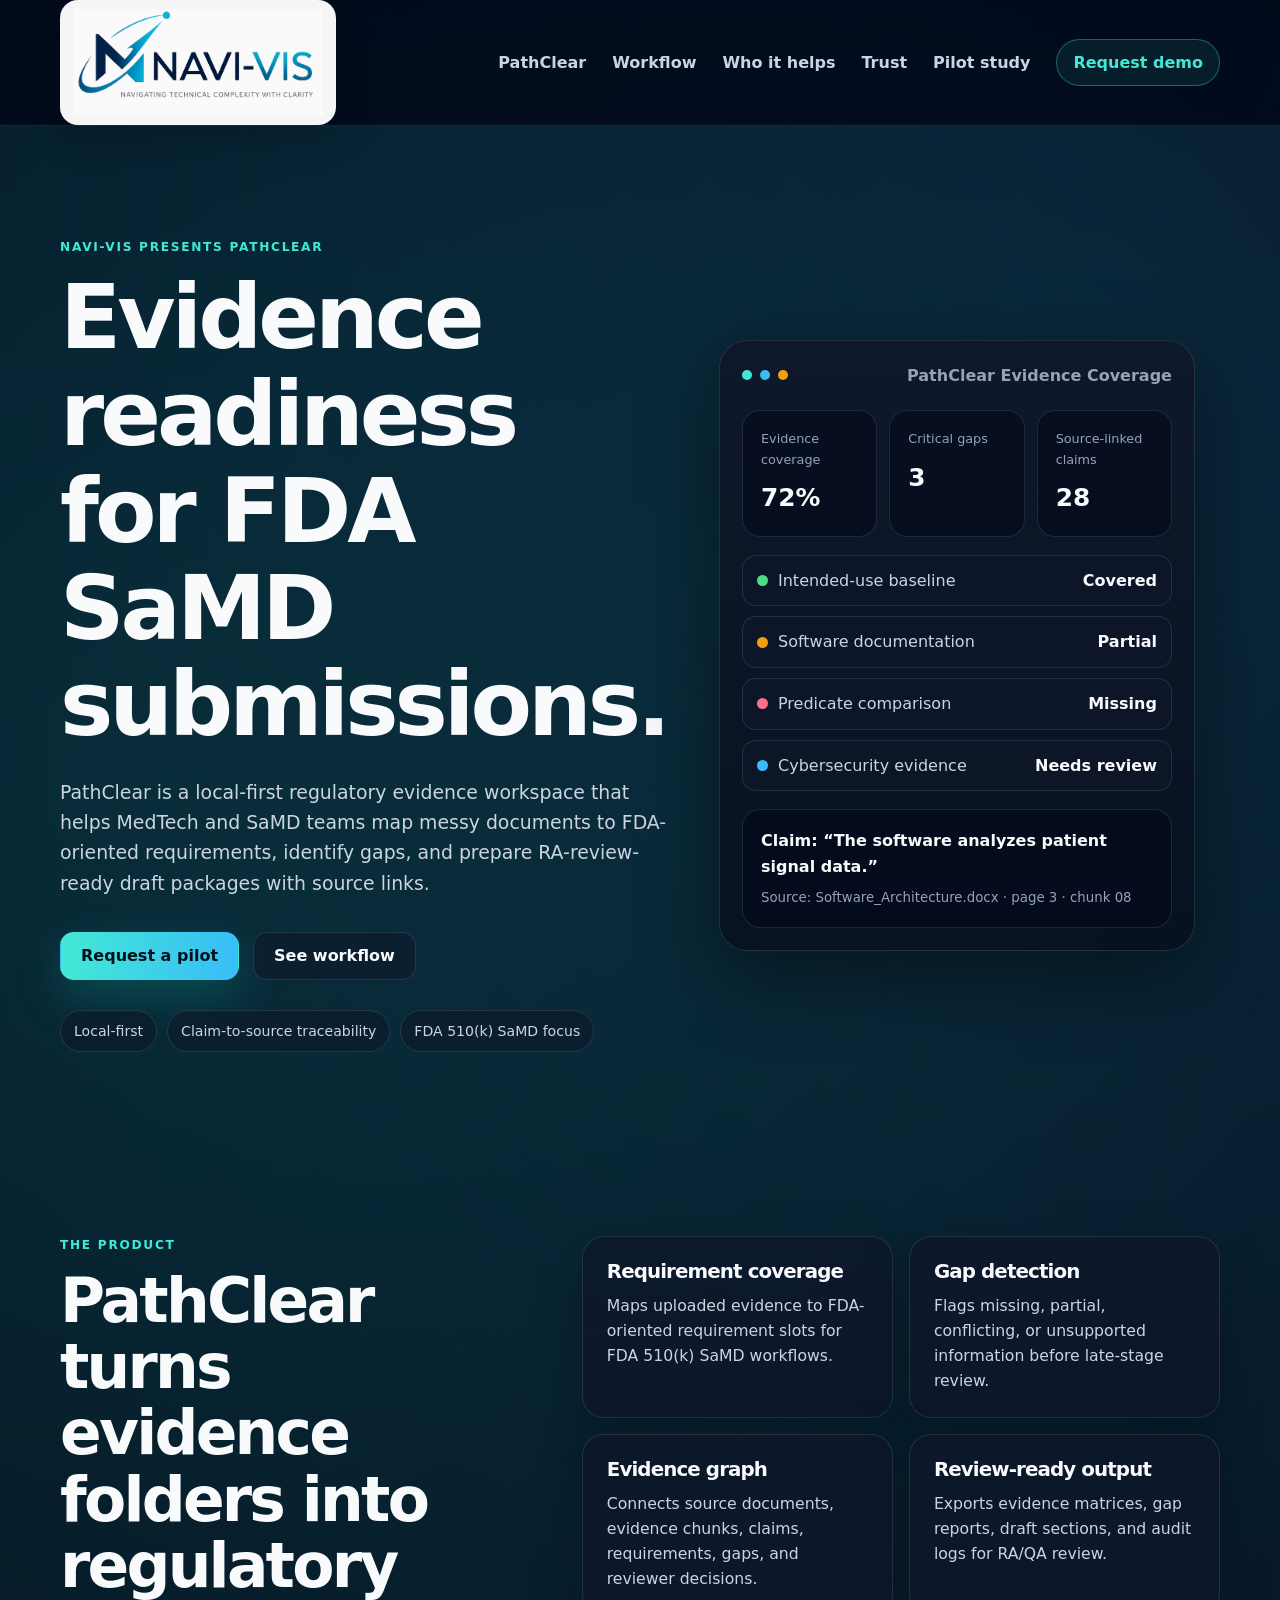
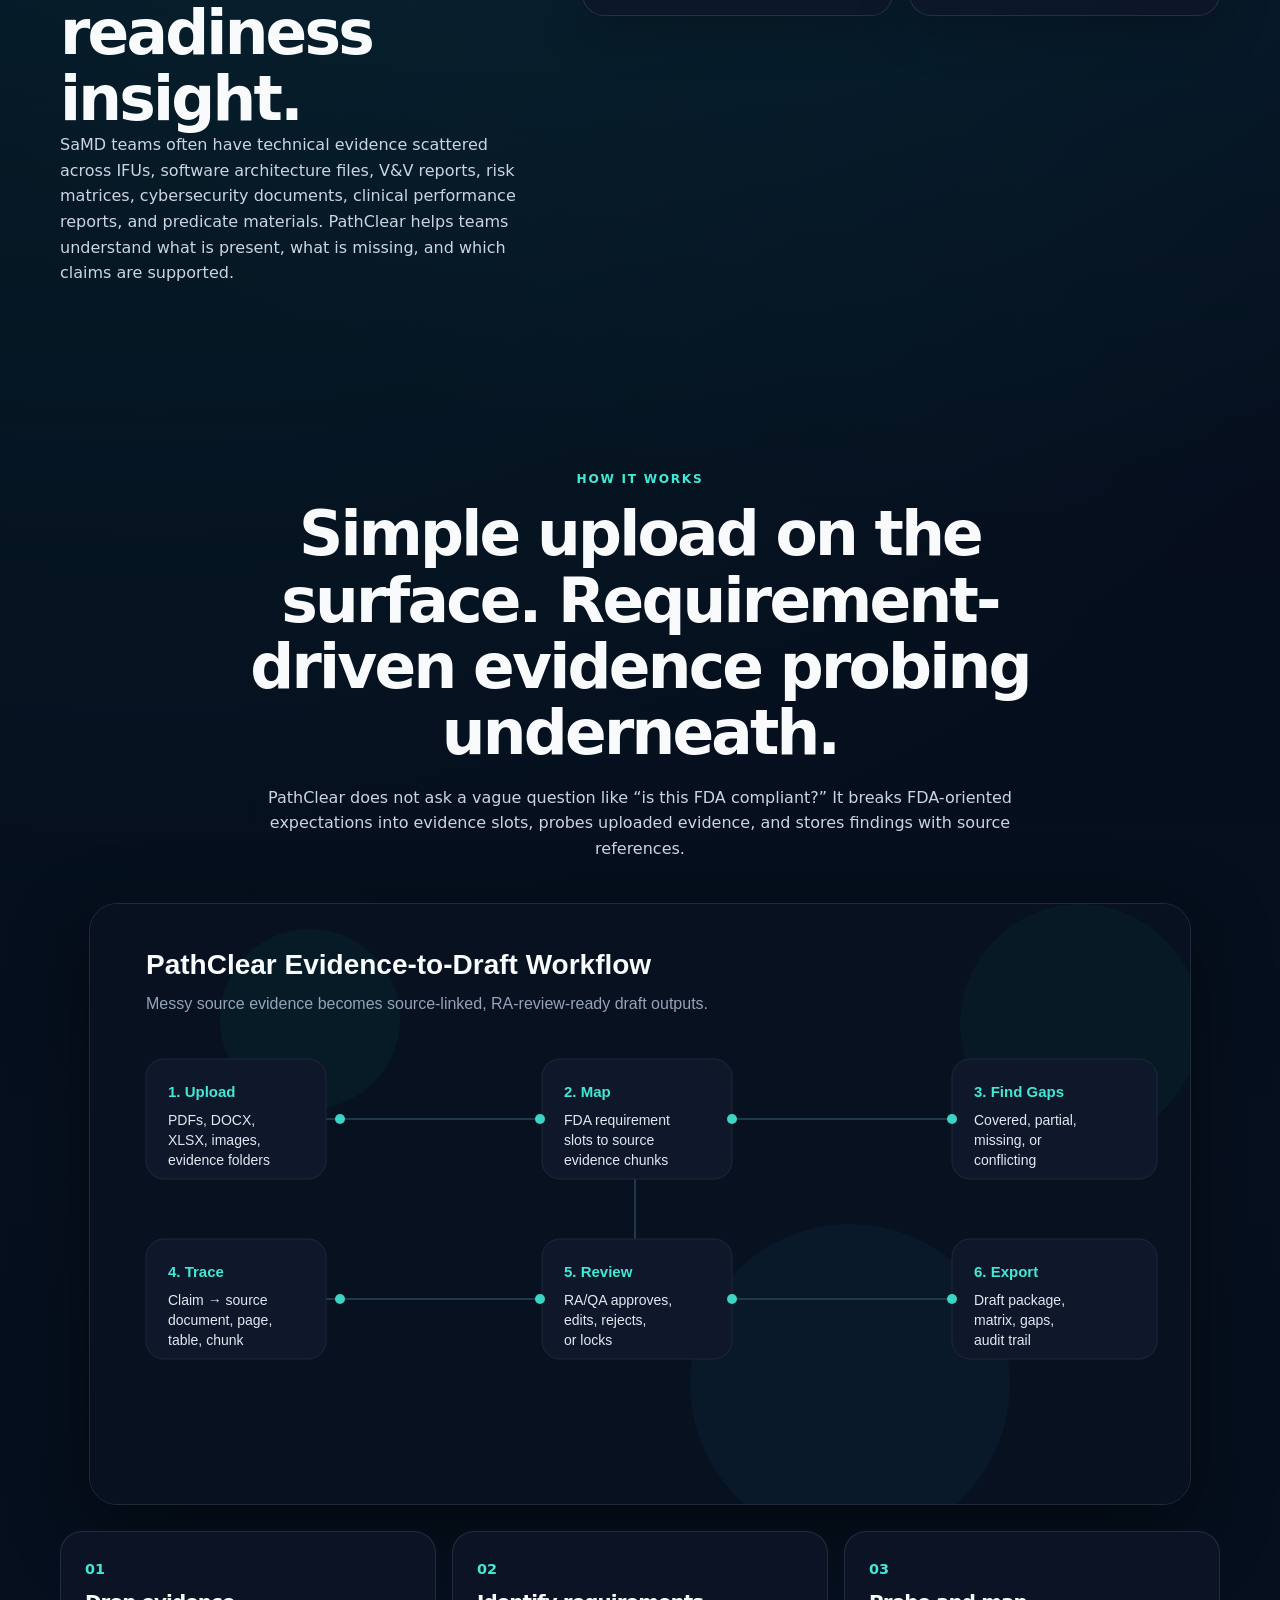
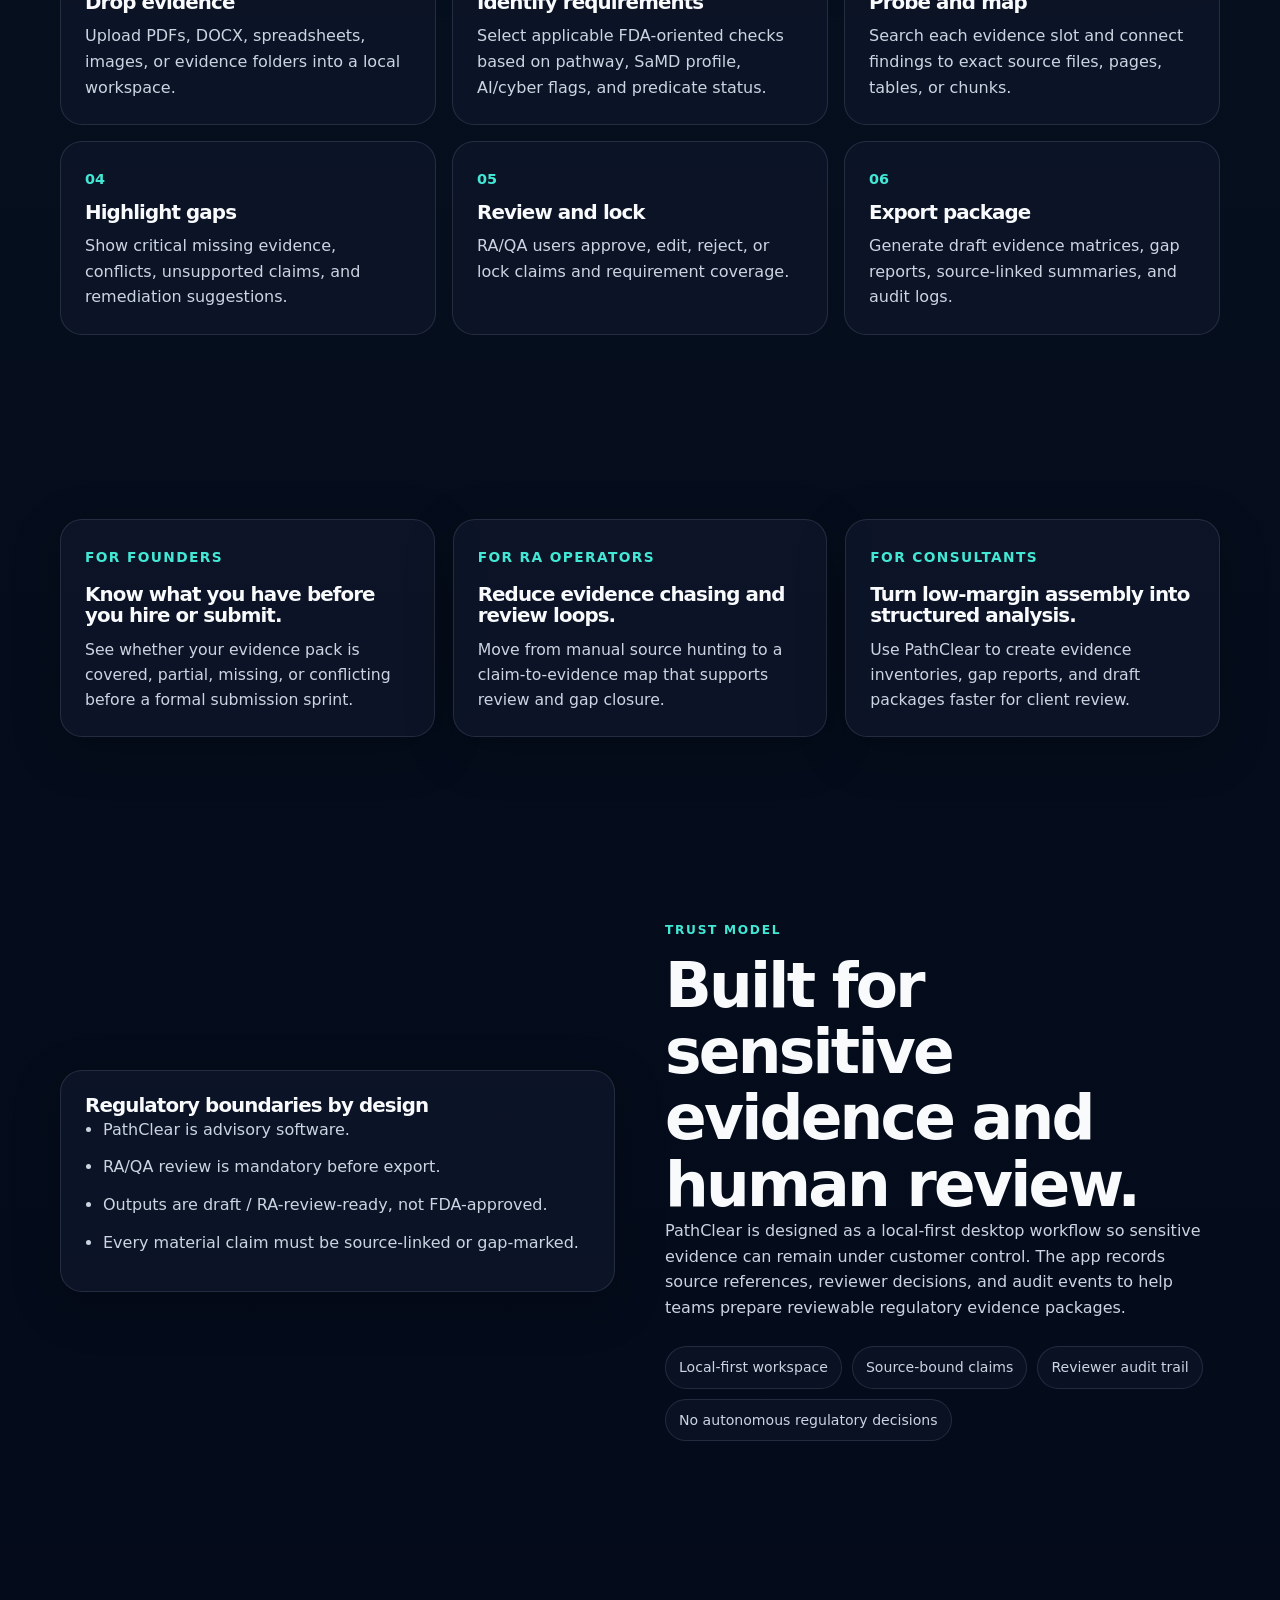
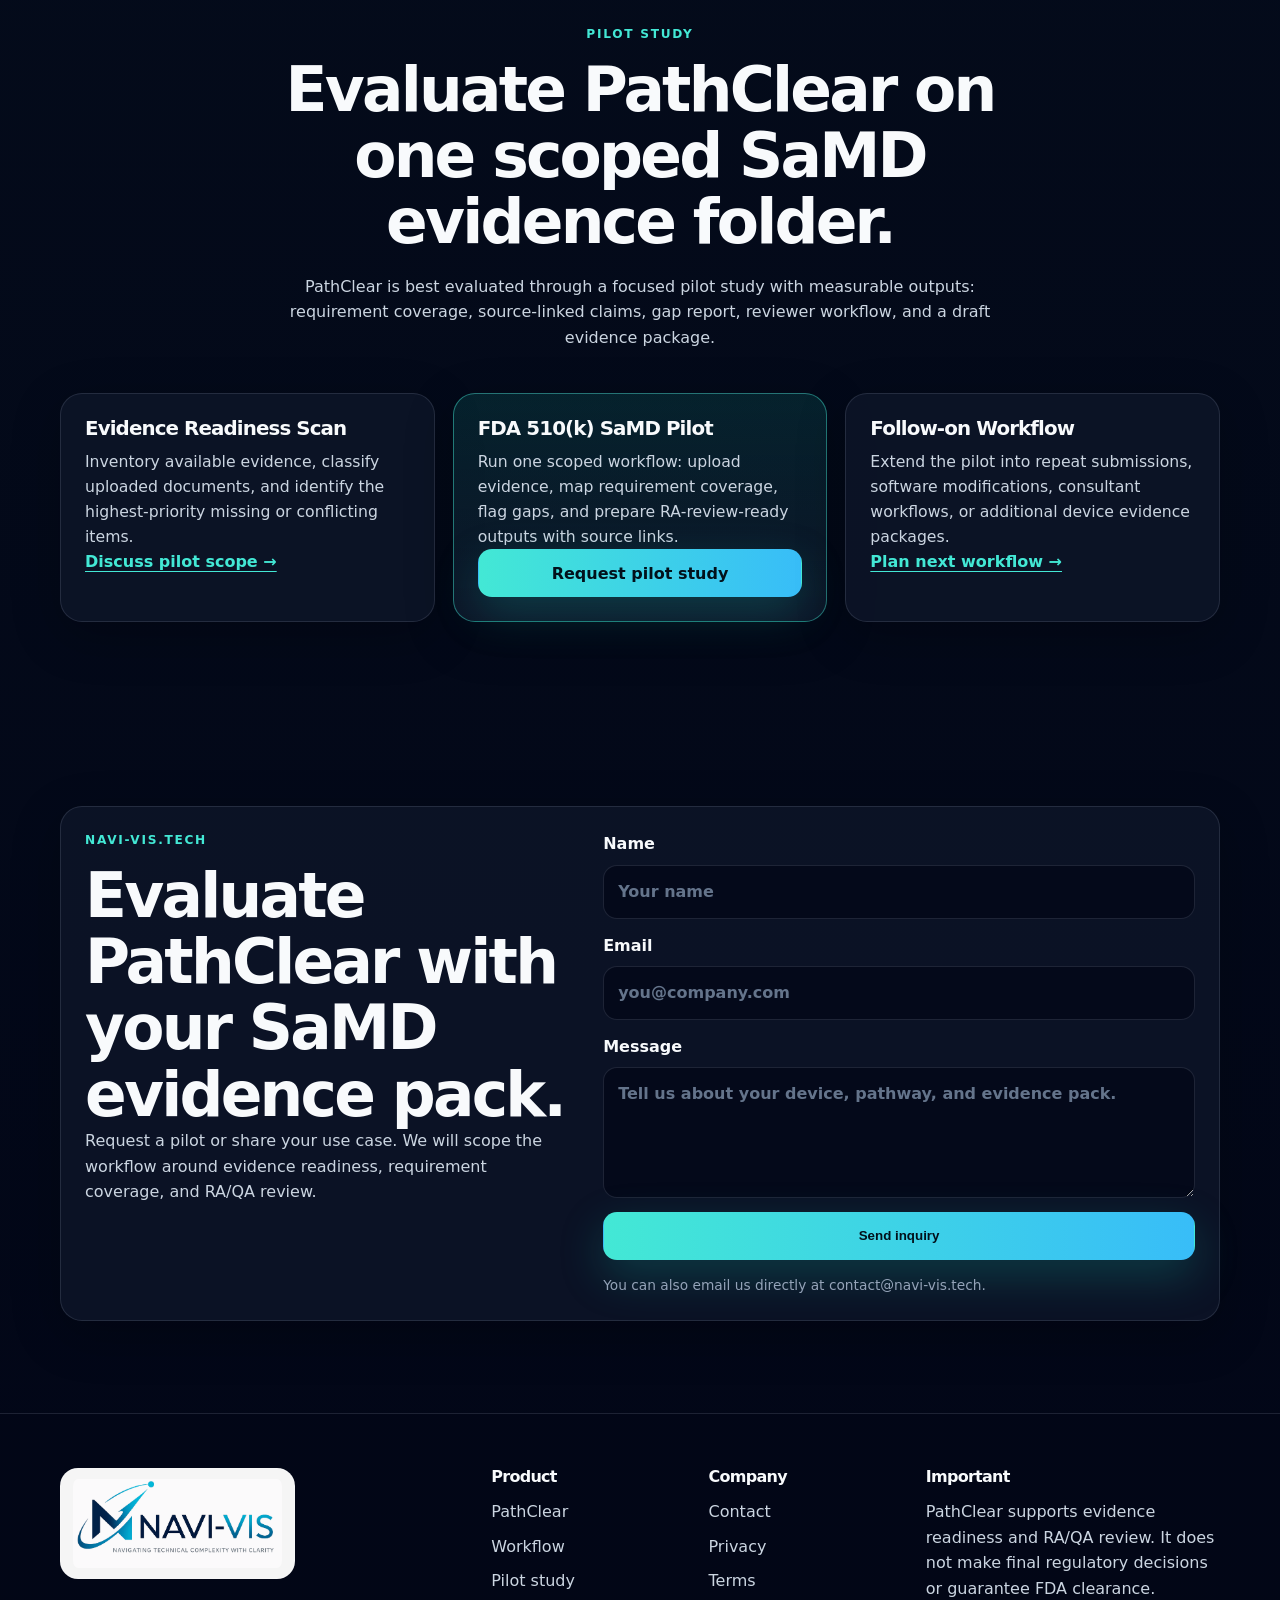
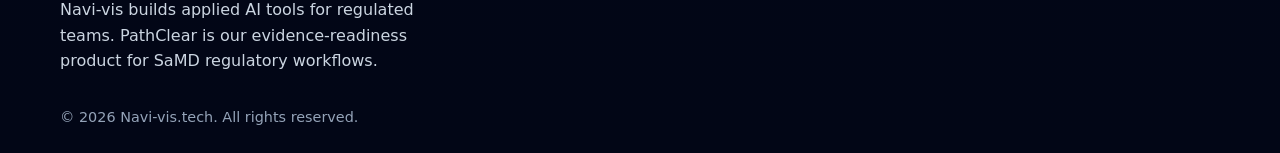
==== index.html @ 7d777824 "Add files via upload" ====
<!doctype html>
<html lang="en">
<head>
  <meta charset="utf-8" />
  <meta name="viewport" content="width=device-width, initial-scale=1" />
  <title>Navi-vis.tech | PathClear for FDA SaMD Evidence Readiness</title>
  <meta name="description" content="Navi-vis builds PathClear, a local-first regulatory evidence workspace for FDA 510(k) SaMD readiness, claim-to-source traceability, gap reports, and RA-review-ready draft packages." />
  <meta property="og:title" content="Navi-vis.tech | PathClear" />
  <meta property="og:description" content="Upload your SaMD evidence. PathClear maps it to FDA-oriented requirements, flags gaps, and produces RA-review-ready draft packages with source links." />
  <meta property="og:type" content="website" />
  <meta name="theme-color" content="#020617" />
  <link rel="icon" href="assets/favicon.png" type="image/png" />
  <link rel="stylesheet" href="styles.css" />
</head>
<body>
  <header class="site-header" id="top">
    <nav class="nav container" aria-label="Primary navigation">
      <a href="#top" class="brand" aria-label="Navi-vis.tech home">
        <img src="assets/navi-vis-logo.png" alt="Navi-vis.tech" />
      </a>
      <button class="nav-toggle" aria-label="Open navigation" aria-expanded="false">☰</button>
      <div class="nav-links">
        <a href="#pathclear">PathClear</a>
        <a href="#workflow">Workflow</a>
        <a href="#buyers">Who it helps</a>
        <a href="#security">Trust</a>
        <a href="#pilot">Pilot study</a>
        <a href="#contact" class="nav-cta">Request demo</a>
      </div>
    </nav>
  </header>

  <main>
    <section class="hero section">
      <div class="container hero-grid">
        <div class="hero-copy">
          <div class="eyebrow">Navi-vis presents PathClear</div>
          <h1>Evidence readiness for FDA SaMD submissions.</h1>
          <p class="hero-subtitle">PathClear is a local-first regulatory evidence workspace that helps MedTech and SaMD teams map messy documents to FDA-oriented requirements, identify gaps, and prepare RA-review-ready draft packages with source links.</p>
          <div class="hero-actions">
            <a class="button primary" href="#contact">Request a pilot</a>
            <a class="button secondary" href="#workflow">See workflow</a>
          </div>
          <div class="trust-strip" aria-label="Product highlights">
            <span>Local-first</span>
            <span>Claim-to-source traceability</span>
            <span>FDA 510(k) SaMD focus</span>
          </div>
        </div>
        <div class="hero-card" aria-label="PathClear dashboard preview">
          <div class="dashboard-top">
            <span class="dot teal"></span><span class="dot blue"></span><span class="dot amber"></span>
            <span class="dash-title">PathClear Evidence Coverage</span>
          </div>
          <div class="score-panel">
            <div>
              <span class="label">Evidence coverage</span>
              <strong>72%</strong>
            </div>
            <div>
              <span class="label">Critical gaps</span>
              <strong>3</strong>
            </div>
            <div>
              <span class="label">Source-linked claims</span>
              <strong>28</strong>
            </div>
          </div>
          <div class="coverage-list">
            <div class="coverage-row covered"><span></span> Intended-use baseline <b>Covered</b></div>
            <div class="coverage-row partial"><span></span> Software documentation <b>Partial</b></div>
            <div class="coverage-row missing"><span></span> Predicate comparison <b>Missing</b></div>
            <div class="coverage-row warning"><span></span> Cybersecurity evidence <b>Needs review</b></div>
          </div>
          <div class="source-card">
            <p>Claim: “The software analyzes patient signal data.”</p>
            <small>Source: Software_Architecture.docx · page 3 · chunk 08</small>
          </div>
        </div>
      </div>
    </section>

    <section id="pathclear" class="section product-section">
      <div class="container two-column">
        <div>
          <div class="eyebrow">The product</div>
          <h2>PathClear turns evidence folders into regulatory readiness insight.</h2>
          <p>SaMD teams often have technical evidence scattered across IFUs, software architecture files, V&V reports, risk matrices, cybersecurity documents, clinical performance reports, and predicate materials. PathClear helps teams understand what is present, what is missing, and which claims are supported.</p>
        </div>
        <div class="feature-grid">
          <article class="feature-card">
            <h3>Requirement coverage</h3>
            <p>Maps uploaded evidence to FDA-oriented requirement slots for FDA 510(k) SaMD workflows.</p>
          </article>
          <article class="feature-card">
            <h3>Gap detection</h3>
            <p>Flags missing, partial, conflicting, or unsupported information before late-stage review.</p>
          </article>
          <article class="feature-card">
            <h3>Evidence graph</h3>
            <p>Connects source documents, evidence chunks, claims, requirements, gaps, and reviewer decisions.</p>
          </article>
          <article class="feature-card">
            <h3>Review-ready output</h3>
            <p>Exports evidence matrices, gap reports, draft sections, and audit logs for RA/QA review.</p>
          </article>
        </div>
      </div>
    </section>

    <section id="workflow" class="section workflow-section">
      <div class="container">
        <div class="section-heading">
          <div class="eyebrow">How it works</div>
          <h2>Simple upload on the surface. Requirement-driven evidence probing underneath.</h2>
          <p>PathClear does not ask a vague question like “is this FDA compliant?” It breaks FDA-oriented expectations into evidence slots, probes uploaded evidence, and stores findings with source references.</p>
        </div>
        <img class="flow-image" src="assets/pathclear-flow.svg" alt="PathClear workflow diagram" />
        <div class="steps">
          <article><strong>01</strong><h3>Drop evidence</h3><p>Upload PDFs, DOCX, spreadsheets, images, or evidence folders into a local workspace.</p></article>
          <article><strong>02</strong><h3>Identify requirements</h3><p>Select applicable FDA-oriented checks based on pathway, SaMD profile, AI/cyber flags, and predicate status.</p></article>
          <article><strong>03</strong><h3>Probe and map</h3><p>Search each evidence slot and connect findings to exact source files, pages, tables, or chunks.</p></article>
          <article><strong>04</strong><h3>Highlight gaps</h3><p>Show critical missing evidence, conflicts, unsupported claims, and remediation suggestions.</p></article>
          <article><strong>05</strong><h3>Review and lock</h3><p>RA/QA users approve, edit, reject, or lock claims and requirement coverage.</p></article>
          <article><strong>06</strong><h3>Export package</h3><p>Generate draft evidence matrices, gap reports, source-linked summaries, and audit logs.</p></article>
        </div>
      </div>
    </section>

    <section id="buyers" class="section buyers-section">
      <div class="container three-column">
        <article class="persona-card">
          <span>For founders</span>
          <h3>Know what you have before you hire or submit.</h3>
          <p>See whether your evidence pack is covered, partial, missing, or conflicting before a formal submission sprint.</p>
        </article>
        <article class="persona-card">
          <span>For RA operators</span>
          <h3>Reduce evidence chasing and review loops.</h3>
          <p>Move from manual source hunting to a claim-to-evidence map that supports review and gap closure.</p>
        </article>
        <article class="persona-card">
          <span>For consultants</span>
          <h3>Turn low-margin assembly into structured analysis.</h3>
          <p>Use PathClear to create evidence inventories, gap reports, and draft packages faster for client review.</p>
        </article>
      </div>
    </section>

    <section id="security" class="section trust-section">
      <div class="container two-column reverse">
        <div class="trust-card">
          <h3>Regulatory boundaries by design</h3>
          <ul>
            <li>PathClear is advisory software.</li>
            <li>RA/QA review is mandatory before export.</li>
            <li>Outputs are draft / RA-review-ready, not FDA-approved.</li>
            <li>Every material claim must be source-linked or gap-marked.</li>
          </ul>
        </div>
        <div>
          <div class="eyebrow">Trust model</div>
          <h2>Built for sensitive evidence and human review.</h2>
          <p>PathClear is designed as a local-first desktop workflow so sensitive evidence can remain under customer control. The app records source references, reviewer decisions, and audit events to help teams prepare reviewable regulatory evidence packages.</p>
          <div class="pill-row">
            <span>Local-first workspace</span>
            <span>Source-bound claims</span>
            <span>Reviewer audit trail</span>
            <span>No autonomous regulatory decisions</span>
          </div>
        </div>
      </div>
    </section>

    <section id="pilot" class="section pilot-section">
      <div class="container">
        <div class="section-heading narrow">
          <div class="eyebrow">Pilot study</div>
          <h2>Evaluate PathClear on one scoped SaMD evidence folder.</h2>
          <p>PathClear is best evaluated through a focused pilot study with measurable outputs: requirement coverage, source-linked claims, gap report, reviewer workflow, and a draft evidence package.</p>
        </div>
        <div class="pilot-grid">
          <article class="pilot-card">
            <h3>Evidence Readiness Scan</h3>
            <p>Inventory available evidence, classify uploaded documents, and identify the highest-priority missing or conflicting items.</p>
            <a href="#contact" class="text-link">Discuss pilot scope →</a>
          </article>
          <article class="pilot-card highlighted">
            <h3>FDA 510(k) SaMD Pilot</h3>
            <p>Run one scoped workflow: upload evidence, map requirement coverage, flag gaps, and prepare RA-review-ready outputs with source links.</p>
            <a href="#contact" class="button primary full">Request pilot study</a>
          </article>
          <article class="pilot-card">
            <h3>Follow-on Workflow</h3>
            <p>Extend the pilot into repeat submissions, software modifications, consultant workflows, or additional device evidence packages.</p>
            <a href="#contact" class="text-link">Plan next workflow →</a>
          </article>
        </div>
      </div>
    </section>

    <section id="contact" class="section contact-section">
      <div class="container contact-card">
        <div>
          <div class="eyebrow">Navi-vis.tech</div>
          <h2>Evaluate PathClear with your SaMD evidence pack.</h2>
          <p>Request a pilot or share your use case. We will scope the workflow around evidence readiness, requirement coverage, and RA/QA review.</p>
        </div>
        <form class="contact-form" action="mailto:contact@navi-vis.tech" method="post" enctype="text/plain">
          <label>
            Name
            <input type="text" name="name" placeholder="Your name" required />
          </label>
          <label>
            Email
            <input type="email" name="email" placeholder="you@company.com" required />
          </label>
          <label>
            Message
            <textarea name="message" rows="4" placeholder="Tell us about your device, pathway, and evidence pack."></textarea>
          </label>
          <button class="button primary" type="submit">Send inquiry</button>
          <p class="form-note">You can also email us directly at <a href="mailto:contact@navi-vis.tech">contact@navi-vis.tech</a>.</p>
        </form>
      </div>
    </section>
  </main>

  <footer class="site-footer">
    <div class="container footer-grid">
      <div>
        <img src="assets/navi-vis-logo.png" alt="Navi-vis.tech" class="footer-logo" />
        <p>Navi-vis builds applied AI tools for regulated teams. PathClear is our evidence-readiness product for SaMD regulatory workflows.</p>
      </div>
      <div>
        <h4>Product</h4>
        <a href="#pathclear">PathClear</a>
        <a href="#workflow">Workflow</a>
        <a href="#pilot">Pilot study</a>
      </div>
      <div>
        <h4>Company</h4>
        <a href="#contact">Contact</a>
        <a href="privacy.html">Privacy</a>
        <a href="terms.html">Terms</a>
      </div>
      <div>
        <h4>Important</h4>
        <p>PathClear supports evidence readiness and RA/QA review. It does not make final regulatory decisions or guarantee FDA clearance.</p>
      </div>
    </div>
    <div class="container legal-line">© <span id="year"></span> Navi-vis.tech. All rights reserved.</div>
  </footer>

  <script src="script.js"></script>
</body>
</html>
---- styles.css ----
:root {
  --bg: #020617;
  --bg-2: #07111f;
  --card: rgba(15, 23, 42, 0.78);
  --card-strong: rgba(15, 23, 42, 0.96);
  --border: rgba(148, 163, 184, 0.18);
  --muted: #94a3b8;
  --text: #f8fafc;
  --text-2: #cbd5e1;
  --teal: #43e8d5;
  --cyan: #38bdf8;
  --amber: #f59e0b;
  --red: #fb7185;
  --green: #4ade80;
  --shadow: 0 24px 80px rgba(0, 0, 0, 0.45);
  --radius: 22px;
  font-family: Inter, ui-sans-serif, system-ui, -apple-system, BlinkMacSystemFont, "Segoe UI", sans-serif;
}

* { box-sizing: border-box; }
html { scroll-behavior: smooth; }
body {
  margin: 0;
  background:
    radial-gradient(circle at 12% 12%, rgba(20, 184, 166, 0.16), transparent 30%),
    radial-gradient(circle at 85% 6%, rgba(56, 189, 248, 0.13), transparent 28%),
    linear-gradient(180deg, #020617 0%, #06101e 42%, #020617 100%);
  color: var(--text);
  line-height: 1.6;
}

a { color: inherit; text-decoration: none; }
img { max-width: 100%; display: block; }
.container { width: min(1160px, calc(100% - 40px)); margin: 0 auto; }
.section { padding: 92px 0; }

.site-header {
  position: sticky;
  top: 0;
  z-index: 20;
  backdrop-filter: blur(18px);
  background: rgba(2, 6, 23, 0.76);
  border-bottom: 1px solid var(--border);
}
.nav {
  display: flex;
  align-items: center;
  justify-content: space-between;
  min-height: 92px;
}
.brand {
  display: inline-flex;
  align-items: center;
  padding: 8px 12px;
  border-radius: 18px;
  background: rgba(255, 255, 255, 0.96);
  border: 1px solid rgba(255, 255, 255, 0.18);
  box-shadow: 0 12px 38px rgba(0, 0, 0, 0.18);
}
.brand img { width: 250px; height: auto; }
.nav-links { display: flex; align-items: center; gap: 26px; color: var(--text-2); font-weight: 650; }
.nav-links a:hover { color: var(--teal); }
.nav-cta {
  padding: 10px 16px;
  border: 1px solid rgba(67, 232, 213, 0.35);
  border-radius: 999px;
  color: var(--teal) !important;
  background: rgba(67, 232, 213, 0.08);
}
.nav-toggle { display: none; }

.hero { padding-top: 112px; }
.hero-grid {
  display: grid;
  grid-template-columns: 1.05fr 0.95fr;
  gap: 52px;
  align-items: center;
}
.eyebrow {
  color: var(--teal);
  font-weight: 800;
  letter-spacing: 0.14em;
  font-size: 0.76rem;
  text-transform: uppercase;
  margin-bottom: 12px;
}
h1, h2, h3, h4 { line-height: 1.08; margin: 0; letter-spacing: -0.045em; }
h1 { font-size: clamp(3rem, 7vw, 5.8rem); max-width: 780px; }
h2 { font-size: clamp(2.2rem, 4.8vw, 4.2rem); }
h3 { font-size: 1.24rem; }
p { color: var(--text-2); margin: 0; }
.hero-subtitle { margin-top: 24px; font-size: 1.18rem; max-width: 680px; }
.hero-actions { display: flex; flex-wrap: wrap; gap: 14px; margin-top: 34px; }
.button {
  display: inline-flex;
  align-items: center;
  justify-content: center;
  min-height: 48px;
  padding: 0 20px;
  border-radius: 14px;
  font-weight: 800;
  border: 1px solid transparent;
  transition: transform 180ms ease, box-shadow 180ms ease, border-color 180ms ease;
}
.button:hover { transform: translateY(-2px); }
.button.primary {
  color: #02111b;
  background: linear-gradient(90deg, var(--teal), var(--cyan));
  box-shadow: 0 16px 44px rgba(20, 184, 166, 0.25);
}
.button.secondary {
  color: var(--text);
  border-color: var(--border);
  background: rgba(15, 23, 42, 0.58);
}
.button.full { width: 100%; }
.trust-strip { display: flex; flex-wrap: wrap; gap: 10px; margin-top: 30px; }
.trust-strip span, .pill-row span {
  color: var(--text-2);
  border: 1px solid var(--border);
  background: rgba(15, 23, 42, 0.58);
  border-radius: 999px;
  padding: 9px 13px;
  font-size: 0.88rem;
}

.hero-card {
  border: 1px solid var(--border);
  background: linear-gradient(180deg, rgba(15, 23, 42, 0.92), rgba(7, 17, 31, 0.92));
  border-radius: 28px;
  padding: 22px;
  box-shadow: var(--shadow);
}
.dashboard-top { display: flex; align-items: center; gap: 8px; color: var(--muted); font-weight: 700; }
.dot { width: 10px; height: 10px; border-radius: 999px; display: inline-block; }
.dot.teal { background: var(--teal); }
.dot.blue { background: var(--cyan); }
.dot.amber { background: var(--amber); }
.dash-title { margin-left: auto; }
.score-panel {
  display: grid;
  grid-template-columns: repeat(3, 1fr);
  gap: 12px;
  margin-top: 22px;
}
.score-panel > div, .source-card {
  padding: 18px;
  border-radius: 18px;
  background: rgba(2, 6, 23, 0.48);
  border: 1px solid var(--border);
}
.label { display: block; color: var(--muted); font-size: 0.8rem; margin-bottom: 8px; }
.score-panel strong { font-size: 1.55rem; color: var(--text); }
.coverage-list { margin: 18px 0; display: grid; gap: 10px; }
.coverage-row {
  display: flex;
  align-items: center;
  gap: 10px;
  padding: 12px 14px;
  border-radius: 14px;
  background: rgba(15, 23, 42, 0.7);
  color: var(--text-2);
  border: 1px solid var(--border);
}
.coverage-row span { width: 11px; height: 11px; border-radius: 999px; }
.coverage-row b { margin-left: auto; color: var(--text); }
.covered span { background: var(--green); }
.partial span { background: var(--amber); }
.missing span { background: var(--red); }
.warning span { background: var(--cyan); }
.source-card p { color: var(--text); font-weight: 700; }
.source-card small { color: var(--muted); display: block; margin-top: 8px; }

.two-column { display: grid; grid-template-columns: 0.85fr 1.15fr; gap: 50px; align-items: start; }
.two-column.reverse { grid-template-columns: 1fr 1fr; align-items: center; }
.feature-grid { display: grid; grid-template-columns: repeat(2, minmax(0, 1fr)); gap: 16px; }
.feature-card, .persona-card, .pilot-card, .trust-card, .contact-card {
  background: var(--card);
  border: 1px solid var(--border);
  border-radius: var(--radius);
  padding: 24px;
  box-shadow: 0 14px 50px rgba(0, 0, 0, 0.24);
}
.feature-card h3, .persona-card h3, .pilot-card h3 { margin-bottom: 10px; }
.feature-card p, .persona-card p, .pilot-card p { font-size: 0.98rem; }
.section-heading { text-align: center; max-width: 920px; margin: 0 auto 42px; }
.section-heading p { margin: 18px auto 0; max-width: 770px; }
.section-heading.narrow { max-width: 760px; }
.flow-image { border: 1px solid var(--border); border-radius: 28px; box-shadow: var(--shadow); margin: 34px auto 0; }
.steps { display: grid; grid-template-columns: repeat(3, 1fr); gap: 16px; margin-top: 26px; }
.steps article { padding: 24px; background: rgba(15, 23, 42, 0.72); border: 1px solid var(--border); border-radius: var(--radius); }
.steps strong { color: var(--teal); font-size: 0.9rem; }
.steps h3 { margin: 10px 0; }

.three-column { display: grid; grid-template-columns: repeat(3, 1fr); gap: 18px; }
.persona-card span { display: inline-block; margin-bottom: 16px; color: var(--teal); font-weight: 800; font-size: 0.86rem; text-transform: uppercase; letter-spacing: 0.1em; }
.trust-card ul { color: var(--text-2); margin: 0; padding-left: 18px; }
.trust-card li { margin-bottom: 12px; }
.pill-row { display: flex; flex-wrap: wrap; gap: 10px; margin-top: 26px; }
.pilot-grid { display: grid; grid-template-columns: repeat(3, 1fr); gap: 18px; align-items: stretch; }
.pilot-card.highlighted { border-color: rgba(67, 232, 213, 0.45); background: linear-gradient(180deg, rgba(20,184,166,0.14), rgba(15,23,42,0.86)); }
.text-link { color: var(--teal); font-weight: 800; text-decoration: underline; text-decoration-thickness: 1px; text-underline-offset: 4px; }
.contact-card { display: grid; grid-template-columns: 0.9fr 1.1fr; gap: 34px; align-items: start; }
.contact-form { display: grid; gap: 14px; }
.contact-form label { color: var(--text); font-weight: 700; display: grid; gap: 8px; }
input, textarea {
  width: 100%;
  background: rgba(2, 6, 23, 0.72);
  color: var(--text);
  border: 1px solid var(--border);
  border-radius: 14px;
  padding: 13px 14px;
  font: inherit;
}
input::placeholder, textarea::placeholder { color: #64748b; }
.form-note { font-size: 0.86rem; color: var(--muted); }
code { color: var(--teal); }
.site-footer { border-top: 1px solid var(--border); background: rgba(2, 6, 23, 0.72); padding: 54px 0 24px; }
.footer-grid { display: grid; grid-template-columns: 1.5fr 0.7fr 0.7fr 1.1fr; gap: 30px; }
.footer-logo {
  width: 235px;
  margin-bottom: 18px;
  padding: 10px 12px;
  border-radius: 18px;
  background: rgba(255, 255, 255, 0.96);
  border: 1px solid rgba(255, 255, 255, 0.18);
}
.site-footer h4 { margin-bottom: 14px; }
.site-footer a { display: block; color: var(--text-2); margin-bottom: 9px; }
.site-footer a:hover { color: var(--teal); }
.legal-line { color: var(--muted); margin-top: 32px; font-size: 0.9rem; }
.legal-page { padding: 90px 0; max-width: 840px; }
.legal-page h1 { font-size: 3rem; margin: 24px 0; }
.legal-page h2 { font-size: 1.5rem; margin: 36px 0 10px; }

@media (max-width: 940px) {
  .nav-toggle { display: inline-flex; background: transparent; color: var(--text); border: 1px solid var(--border); border-radius: 12px; padding: 9px 12px; }
  .nav-links { position: absolute; top: 92px; left: 20px; right: 20px; display: none; flex-direction: column; align-items: stretch; padding: 20px; border: 1px solid var(--border); border-radius: 18px; background: rgba(2, 6, 23, 0.96); }
  .nav-links.open { display: flex; }
  .hero-grid, .two-column, .two-column.reverse, .contact-card { grid-template-columns: 1fr; }
  .steps, .three-column, .pilot-grid { grid-template-columns: 1fr; }
  .feature-grid { grid-template-columns: 1fr; }
  .score-panel { grid-template-columns: 1fr; }
}

@media (max-width: 560px) {
  .container { width: min(100% - 28px, 1160px); }
  .section { padding: 64px 0; }
  .hero { padding-top: 76px; }
  .brand { padding: 6px 8px; border-radius: 14px; }
  .brand img { width: 184px; }
  h1 { font-size: 2.7rem; }
  h2 { font-size: 2rem; }
}
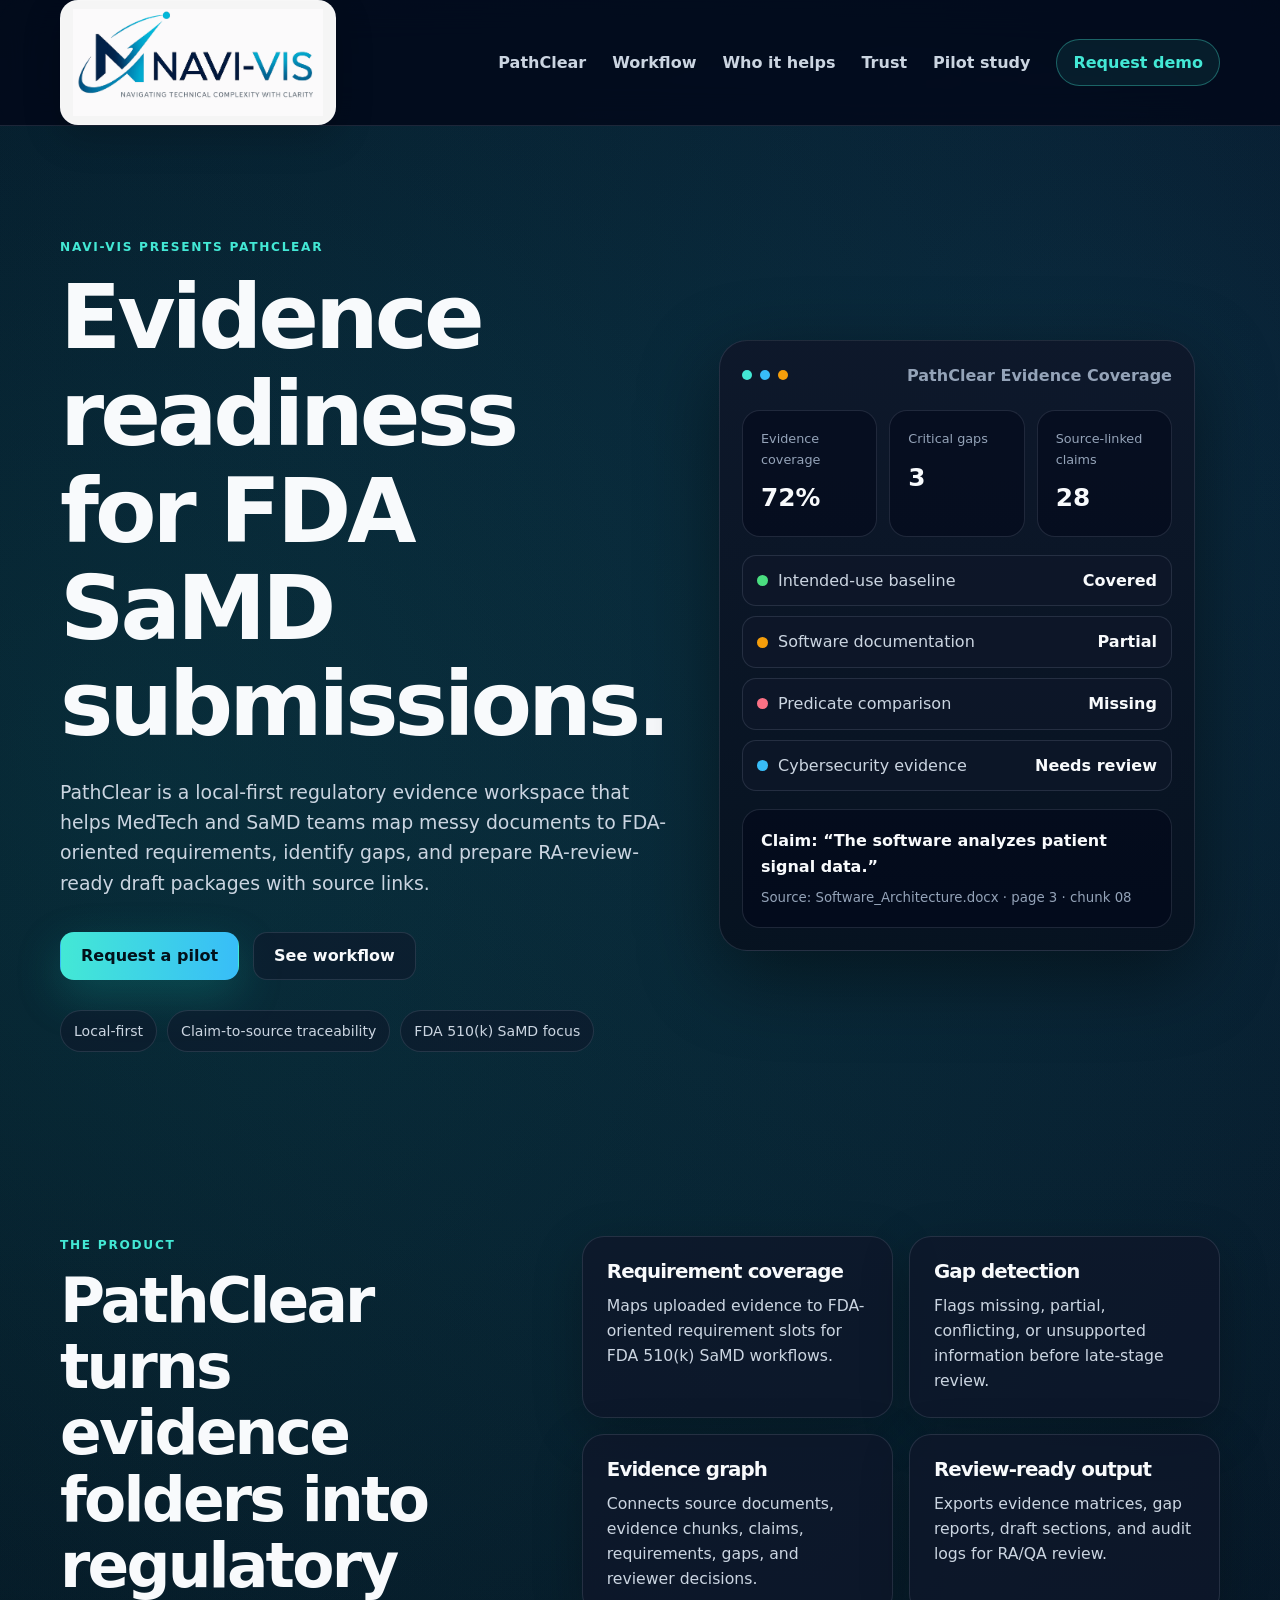
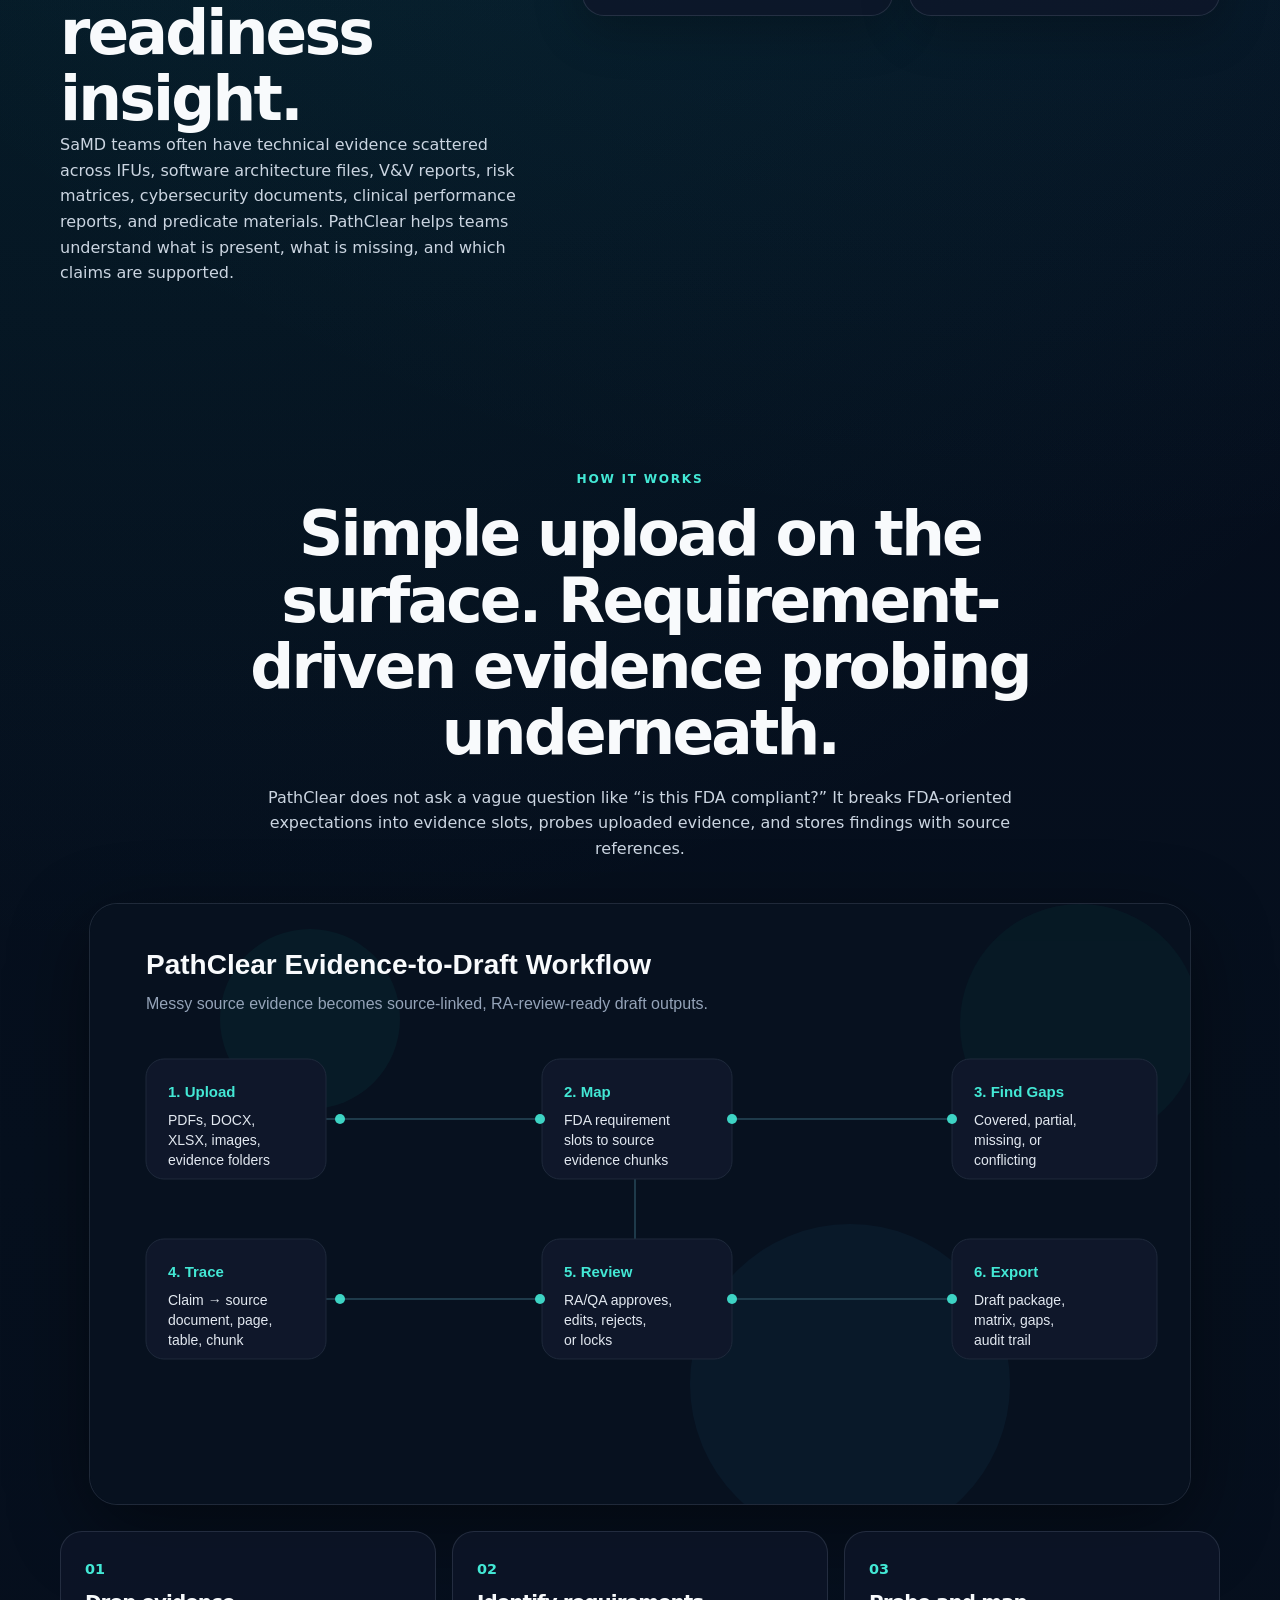
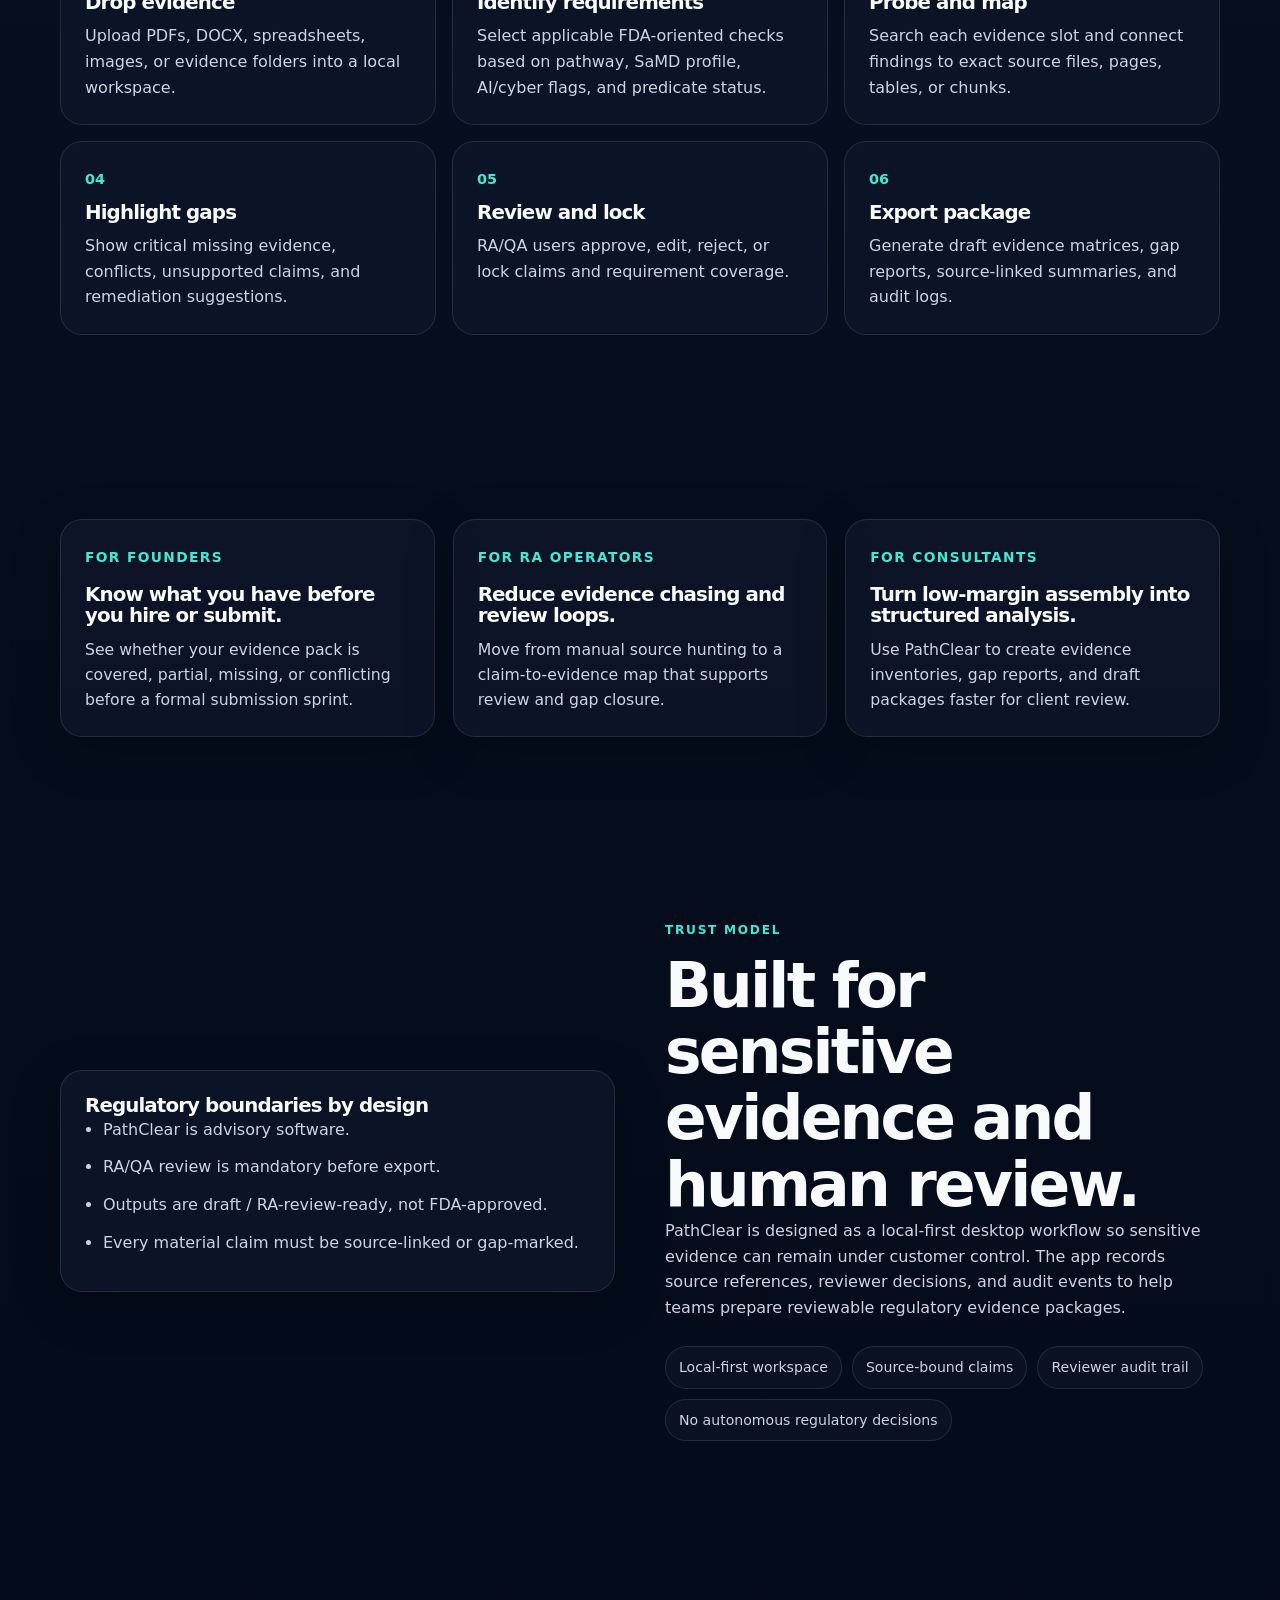
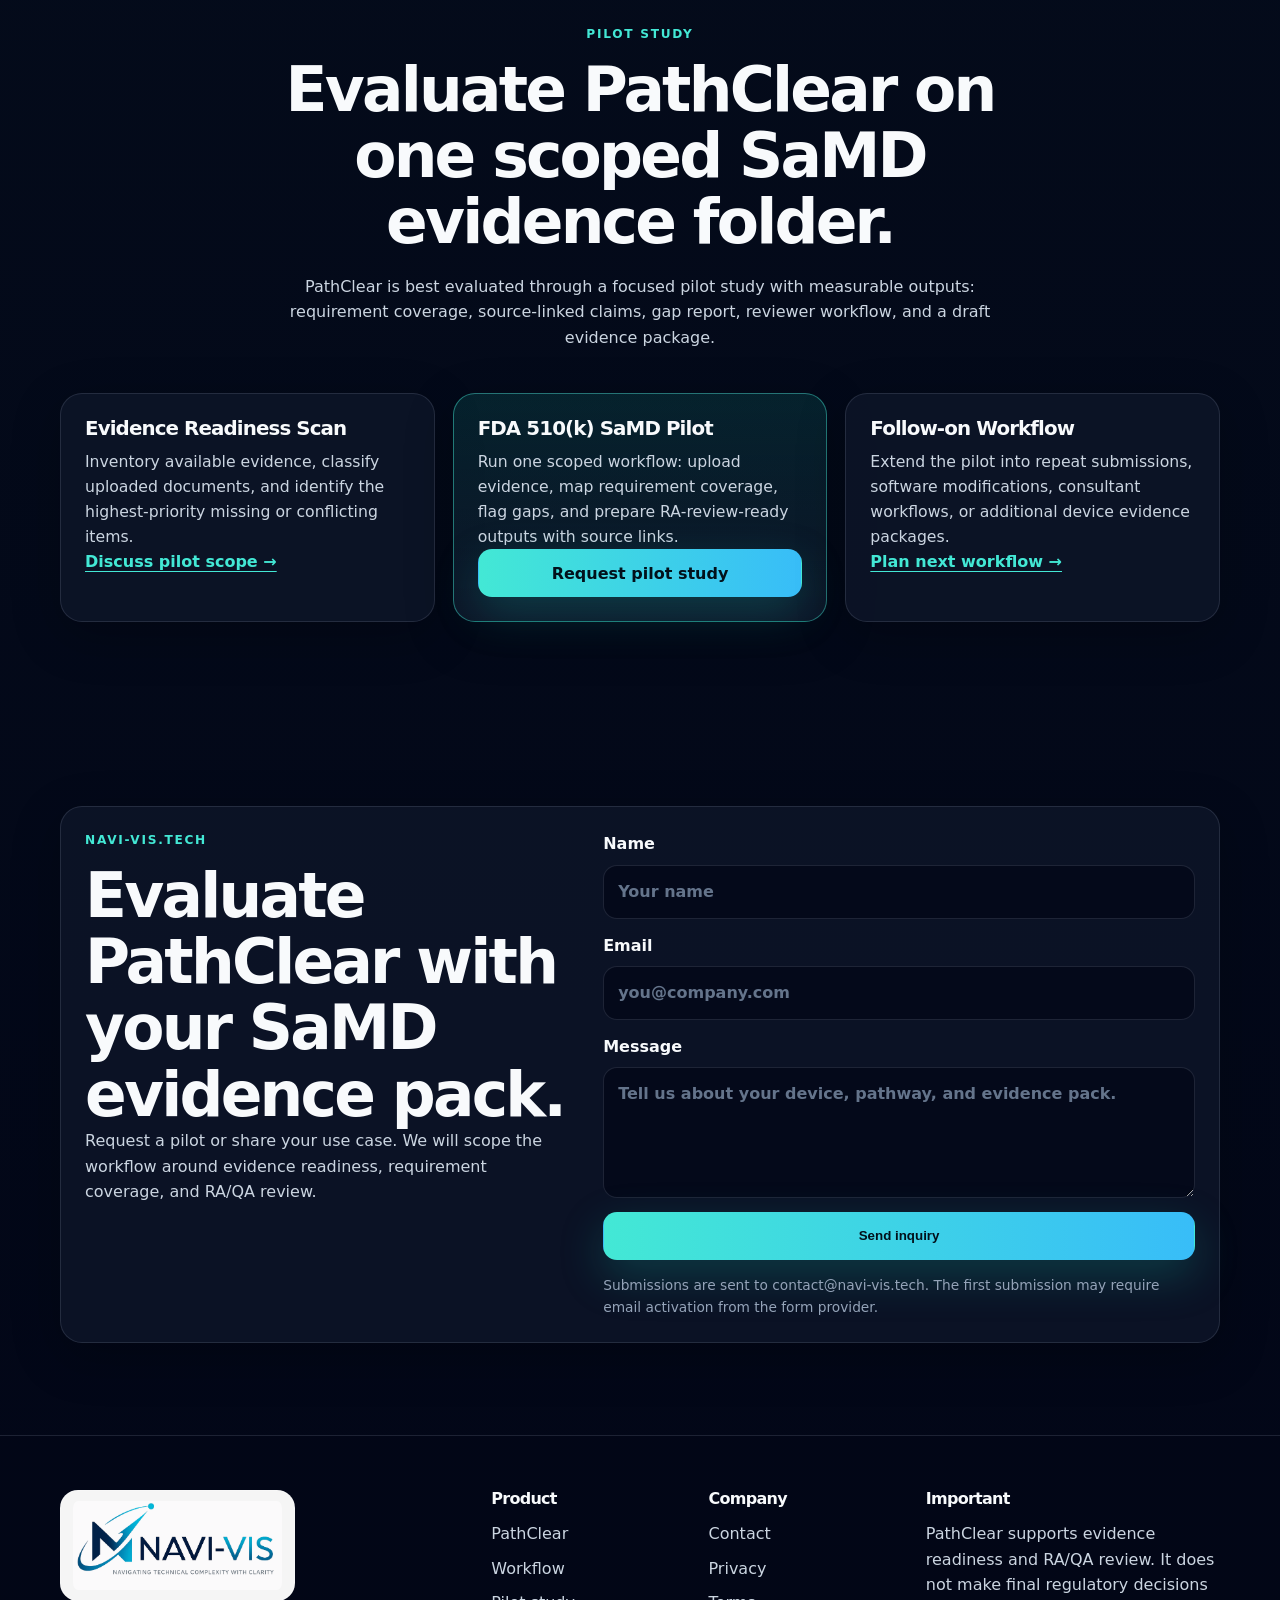
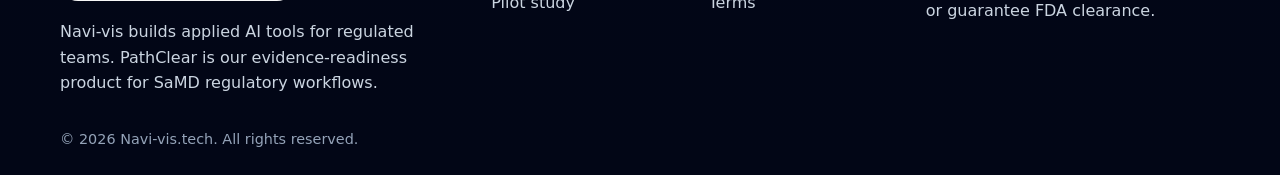
==== commit e4818158: "Add files via upload" ====
--- a/index.html
+++ b/index.html
@@ -206,7 +206,12 @@
           <h2>Evaluate PathClear with your SaMD evidence pack.</h2>
           <p>Request a pilot or share your use case. We will scope the workflow around evidence readiness, requirement coverage, and RA/QA review.</p>
         </div>
-        <form class="contact-form" action="mailto:contact@navi-vis.tech" method="post" enctype="text/plain">
+        <form class="contact-form" action="https://formsubmit.co/contact@navi-vis.tech" method="POST">
+          <input type="hidden" name="_subject" value="New Navi-vis / PathClear pilot inquiry" />
+          <input type="hidden" name="_template" value="table" />
+          <input type="hidden" name="_captcha" value="false" />
+          <input type="hidden" name="_next" value="https://navi-vis.tech/thank-you.html" />
+          <input type="text" name="_honey" class="hidden-field" tabindex="-1" autocomplete="off" />
           <label>
             Name
             <input type="text" name="name" placeholder="Your name" required />
@@ -217,10 +222,10 @@
           </label>
           <label>
             Message
-            <textarea name="message" rows="4" placeholder="Tell us about your device, pathway, and evidence pack."></textarea>
+            <textarea name="message" rows="4" placeholder="Tell us about your device, pathway, and evidence pack." required></textarea>
           </label>
           <button class="button primary" type="submit">Send inquiry</button>
-          <p class="form-note">You can also email us directly at <a href="mailto:contact@navi-vis.tech">contact@navi-vis.tech</a>.</p>
+          <p class="form-note">Submissions are sent to <a href="mailto:contact@navi-vis.tech">contact@navi-vis.tech</a>. The first submission may require email activation from the form provider.</p>
         </form>
       </div>
     </section>
--- a/styles.css
+++ b/styles.css
@@ -252,3 +252,13 @@
   h1 { font-size: 2.7rem; }
   h2 { font-size: 2rem; }
 }
+
+
+.hidden-field {
+  position: absolute !important;
+  left: -9999px !important;
+  opacity: 0 !important;
+  height: 0 !important;
+  width: 0 !important;
+  pointer-events: none !important;
+}
